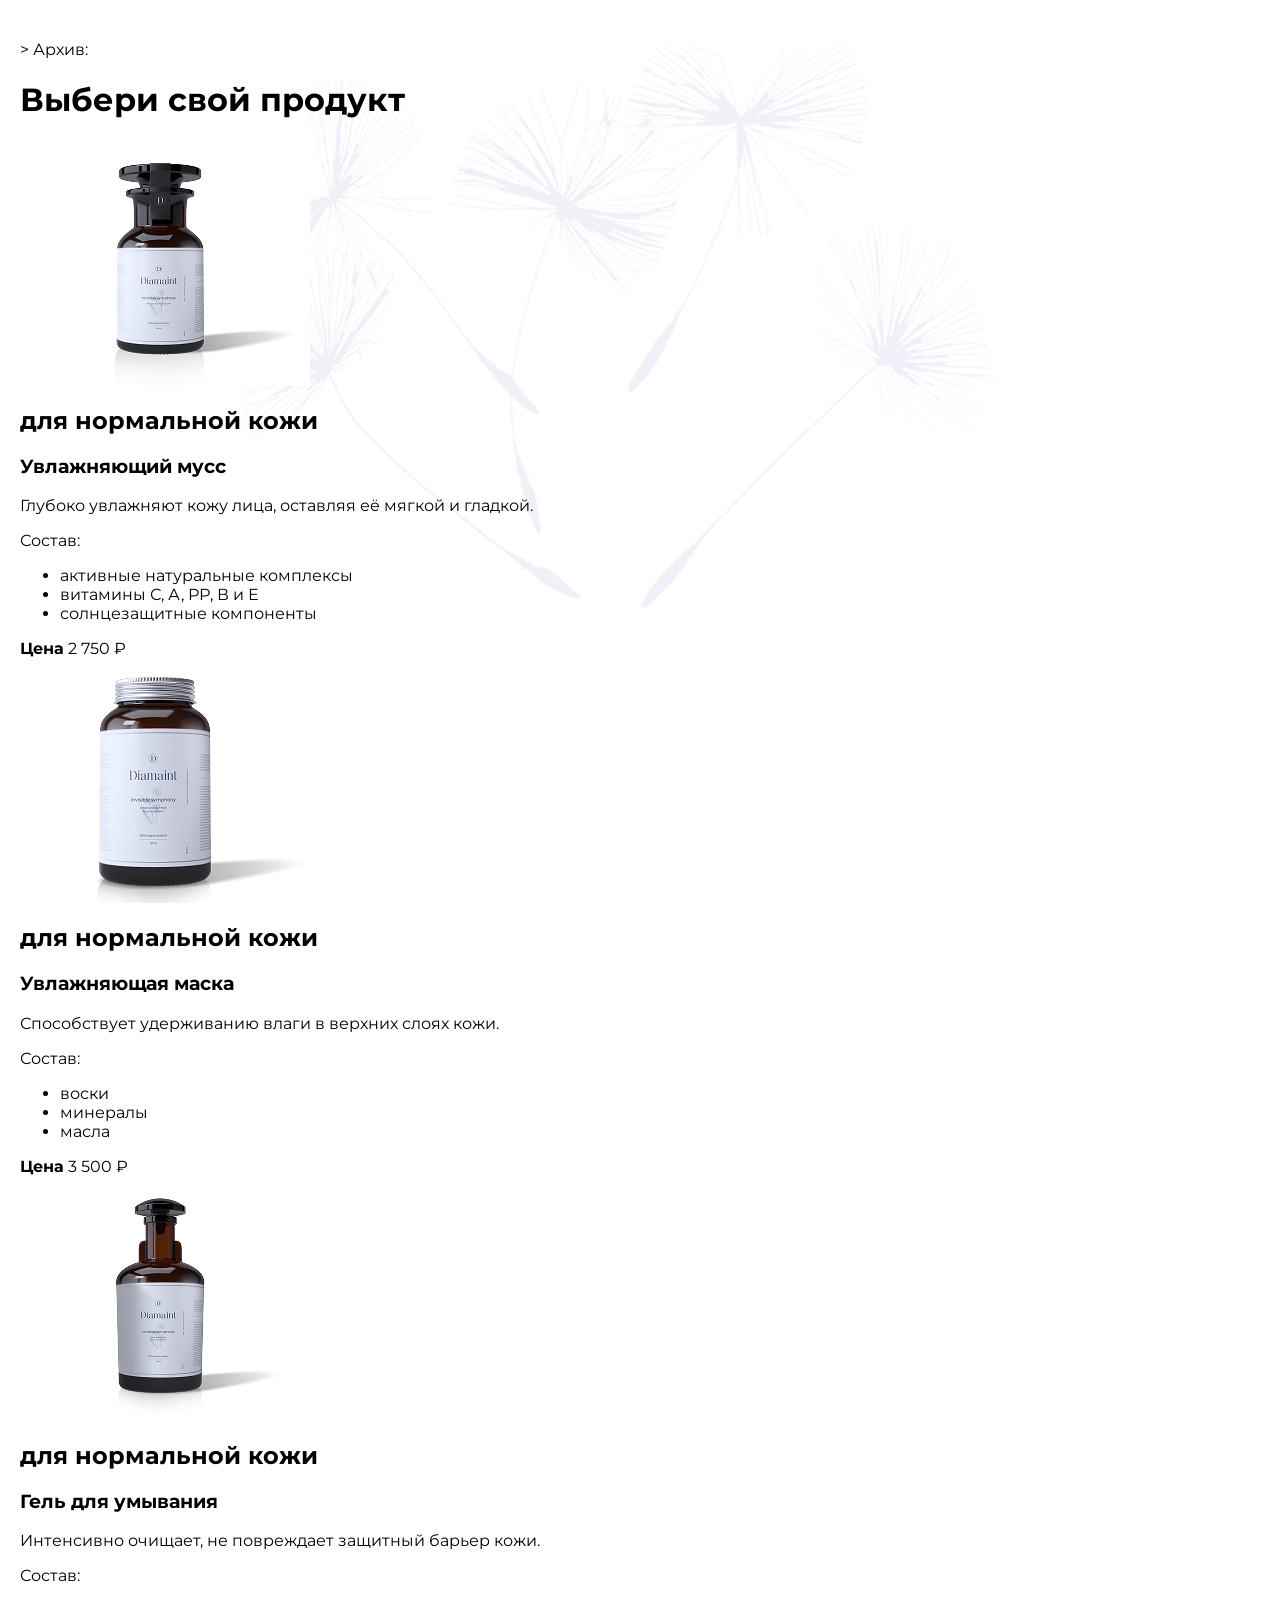
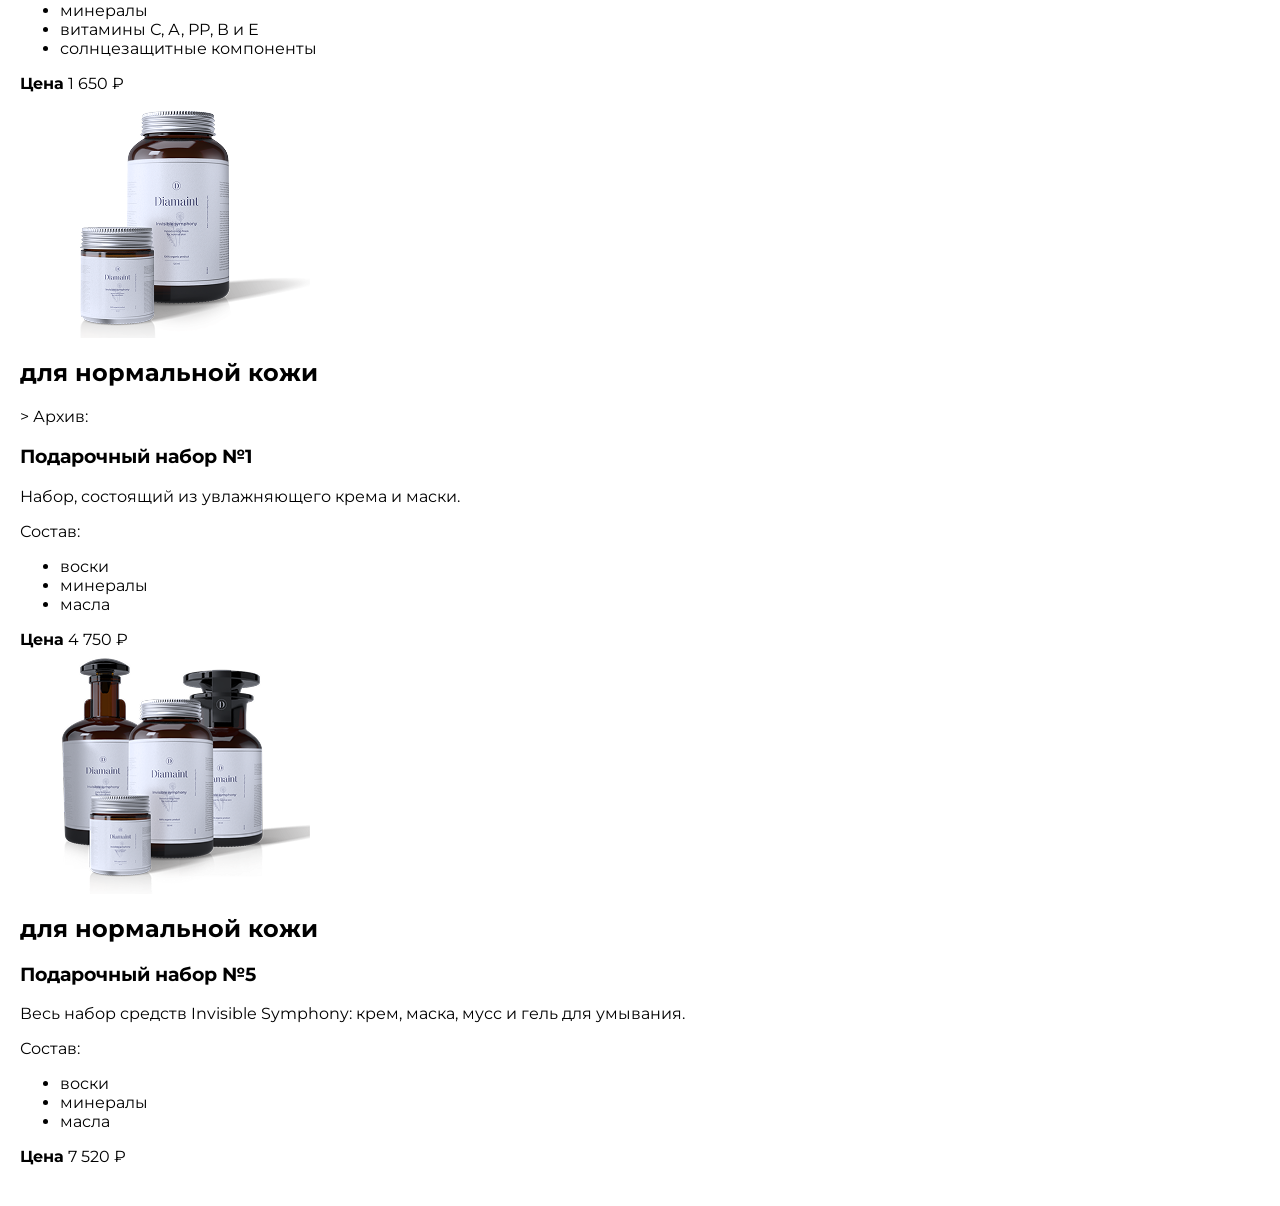
==== index.html @ dd4b1d96 "feature/05-homework" ====
> Архив:
<!DOCTYPE html>
<html lang="ru">
<head>
    <meta charset="UTF-8">
    <meta name="viewport" content="width=device-width, initial-scale=1.0">
    <title>Выбери свой продукт</title>

    <link rel="preconnect" href="https://fonts.googleapis.com">
    <link rel="preconnect" href="https://fonts.gstatic.com" crossorigin>
    <link href="https://fonts.googleapis.com/css2?family=Montserrat:wght@100..900&display=swap" rel="stylesheet">

    <link rel="stylesheet" href="style.css">
</head>
<body>

    <h1 class="products__title">Выбери свой продукт</h1>

    <div class="products">

        <!-- Карточка 1 -->
        <div class="product-card">
            <img class="product-card__image" src="img/mousse.jpg" alt="Увлажняющий мусс">

            <h2 class="product-card__category">
                для нормальной кожи
            </h2>

            <h3 class="product-card__title">
                Увлажняющий мусс
            </h3>

            <p class="product-card__description">
                Глубоко увлажняют кожу лица, оставляя её мягкой и гладкой.
            </p>

            <span class="product-card__composition-title">
                Состав:
            </span>

            <ul class="product-card__list">
                <li class="product-card__item">активные натуральные комплексы</li>
                <li class="product-card__item">витамины С, А, РР, В и Е</li>
                <li class="product-card__item">солнцезащитные компоненты</li>
            </ul>

            <div class="product-card__price-row">
                <b class="product-card__price-label">Цена</b>
                <span class="product-card__price">2 750 ₽</span>
            </div>
        </div>

        <!-- Карточка 2 -->
        <div class="product-card">
            <img class="product-card__image" src="img/mask.png" alt="Увлажняющая маска">

            <h2 class="product-card__category">
                для нормальной кожи
            </h2>

            <h3 class="product-card__title">
                Увлажняющая маска
            </h3>

            <p class="product-card__description">
                Способствует удерживанию влаги в верхних слоях кожи.
            </p>

            <span class="product-card__composition-title">
                Состав:
            </span>

            <ul class="product-card__list">
                <li class="product-card__item">воски</li>
                <li class="product-card__item">минералы</li>
                <li class="product-card__item">масла</li>
            </ul>

            <div class="product-card__price-row">
                <b class="product-card__price-label">Цена</b>
                <span class="product-card__price">3 500 ₽</span>
            </div>
        </div>

        <!-- Карточка 3 -->
        <div class="product-card">
            <img class="product-card__image" src="img/gel.png" alt="Гель для умывания">

            <h2 class="product-card__category">
                для нормальной кожи
            </h2>

            <h3 class="product-card__title">
                Гель для умывания
            </h3>

            <p class="product-card__description">
                Интенсивно очищает, не повреждает защитный барьер кожи.
            </p>

            <span class="product-card__composition-title">
                Состав:
            </span>

            <ul class="product-card__list">
                <li class="product-card__item">минералы</li>
                <li class="product-card__item">витамины С, А, РР, В и Е</li>
                <li class="product-card__item">солнцезащитные компоненты</li>
            </ul>

            <div class="product-card__price-row">
                <b class="product-card__price-label">Цена</b>
                <span class="product-card__price">1 650 ₽</span>
            </div>
        </div>

        <!-- Карточка 4 -->
        <div class="product-card">
            <img class="product-card__image" src="img/gift-set1.png" alt="Подарочный набор №1">

            <h2 class="product-card__category">
                для нормальной кожи
            </h2>

> Архив:
<h3 class="product-card__title">
                Подарочный набор №1
            </h3>

            <p class="product-card__description">
                Набор, состоящий из увлажняющего крема и маски.
            </p>

            <span class="product-card__composition-title">
                Состав:
            </span>

            <ul class="product-card__list">
                <li class="product-card__item">воски</li>
                <li class="product-card__item">минералы</li>
                <li class="product-card__item">масла</li>
            </ul>

            <div class="product-card__price-row">
                <b class="product-card__price-label">Цена</b>
                <span class="product-card__price">4 750 ₽</span>
            </div>
        </div>

        <!-- Карточка 5 -->
        <div class="product-card">
            <img class="product-card__image" src="img/gift-set5.png" alt="Подарочный набор №5">

            <h2 class="product-card__category">
                для нормальной кожи
            </h2>

            <h3 class="product-card__title">
                Подарочный набор №5
            </h3>

            <p class="product-card__description">
                Весь набор средств Invisible Symphony: крем, маска, мусс и гель для умывания.
            </p>

            <span class="product-card__composition-title">
                Состав:
            </span>

            <ul class="product-card__list">
                <li class="product-card__item">воски</li>
                <li class="product-card__item">минералы</li>
                <li class="product-card__item">масла</li>
            </ul>

            <div class="product-card__price-row">
                <b class="product-card__price-label">Цена</b>
                <span class="product-card__price">7 520 ₽</span>
            </div>
        </div>

    </div>

</body>
</html>
---- style.css ----
body {
    font-family: "Montserrat", sans-serif;

    background-image: url("img/background.png");
    background-repeat: no-repeat;
    background-size: 790px 697px;
    background-position: center 0;
    margin: 0 auto;
    padding: 40px 20px;
   

}

.title {
    font-size: 70px;
    font-weight: 400;
    line-height: 78px;
    text-align: center;
    color: #515076;
    margin-bottom: 60px;
}

.cards {
    max-width: 1100px;
    margin: 0 auto;
    display: flex;
    flex-wrap: wrap;
    justify-content: center;
    gap: 45px;
}

.card {
    width: 320px;
    background: #f1f1f6;
    padding: 20px;
    box-sizing: border-box;

    display: flex;
    flex-direction: column;

    border: 1px solid #d9d9e0;
    box-shadow: 0 0 10px rgba(219, 231, 255, 0.6);
}

.card-img {
    width: 100%;
    display: block;
    margin-bottom: 20px;
}

.card-category {
    font-weight: 400;
    font-size: 12px;
    line-height: 24px;
    text-transform: uppercase;
    color: #999999;
    margin-bottom: 10px;
}

.card-title {
    font-weight: 700;
    font-size: 20px;
    line-height: 27px;
    color: #515076;
    margin: 0 0 10px;
}

.card-description {
    font-weight: 400;
    font-size: 13px;
    line-height: 18px;
    color: #515076;
    margin-bottom: 15px;
}

.card-composition-title {
    font-weight: 500;
    font-size: 13px;
    line-height: 18px;
    color: #515076;
}

.card-list {
    font-size: 13px;
    line-height: 20px;
    color: #515076;
    padding-left: 20px;
    margin-bottom: 20px;
}

.card-price-row {
    margin-top: auto;

    display: flex;
    justify-content: space-between;
    align-items: center;
}

.card-price-label {
    font-weight: 700;
    font-size: 20px;
    color: #515076;
}

.card-price {
    font-weight: 400;
    font-size: 20px;
    color: #515076;
}
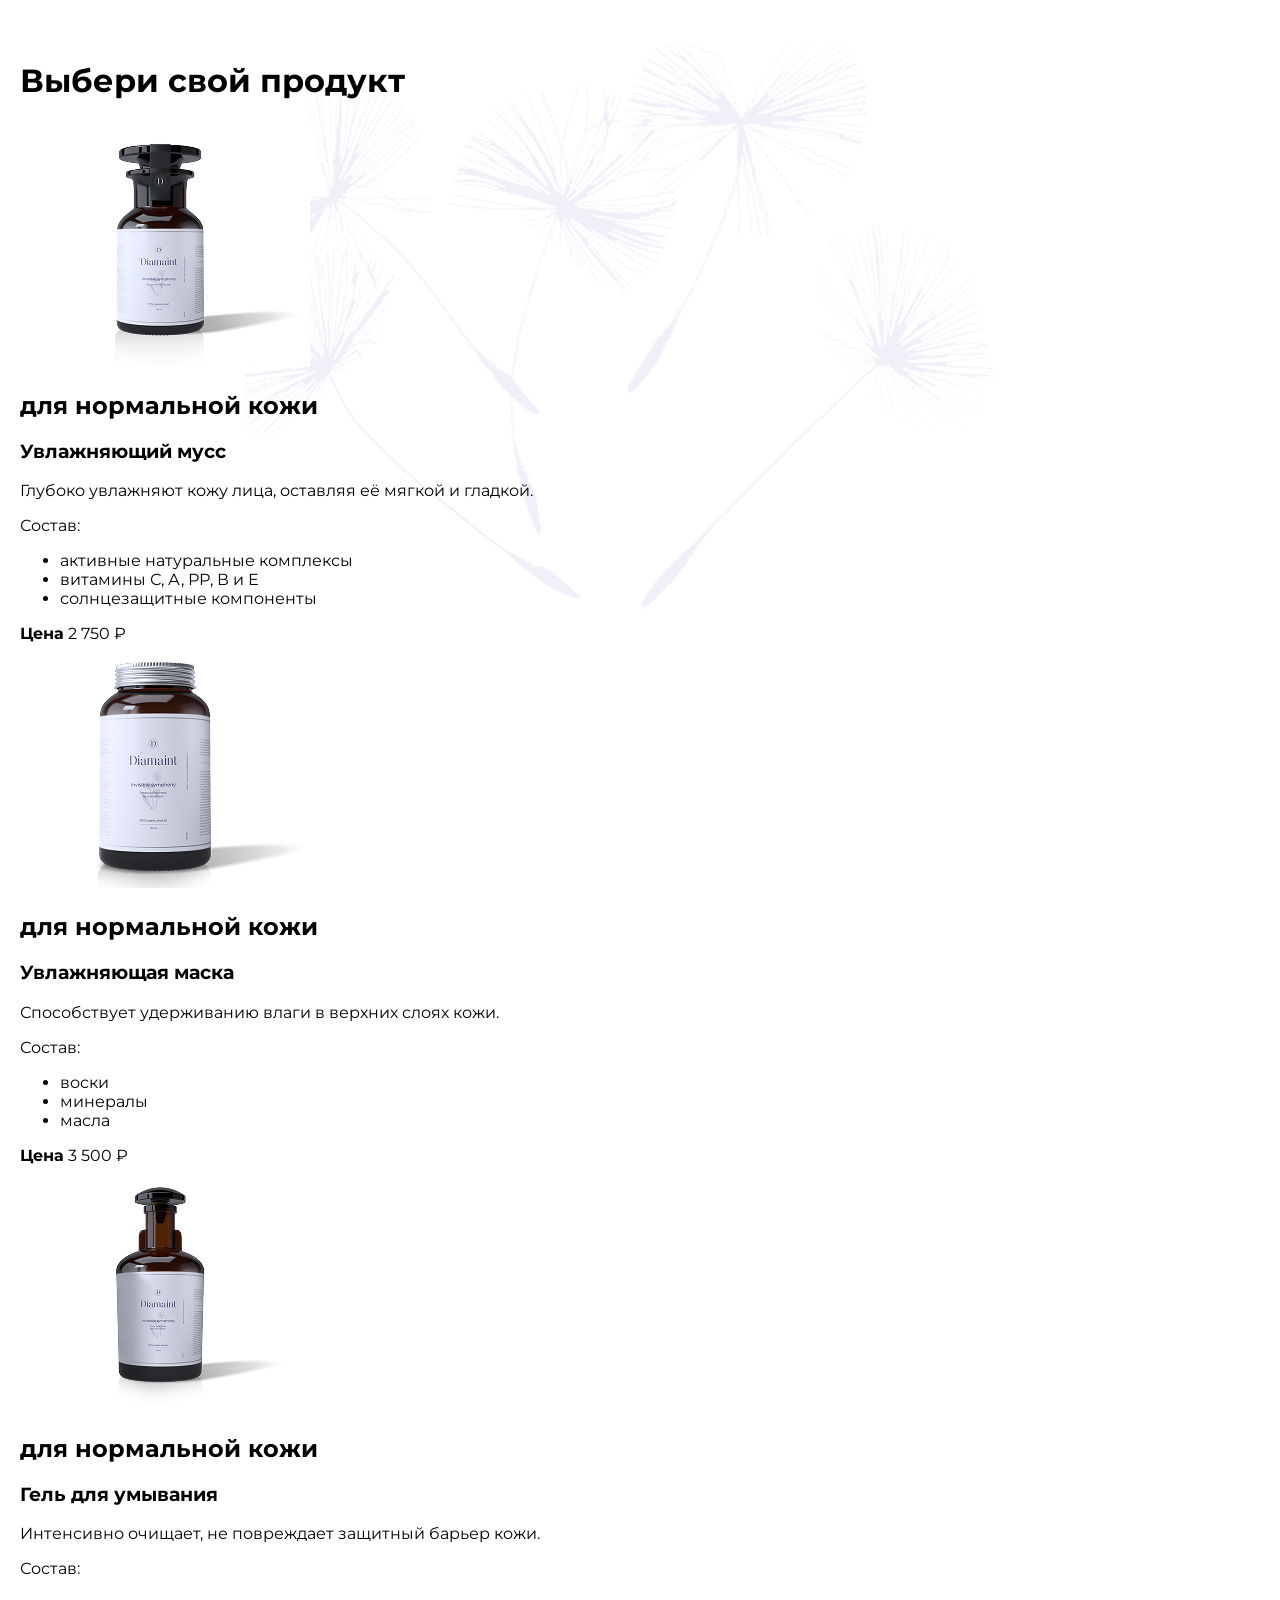
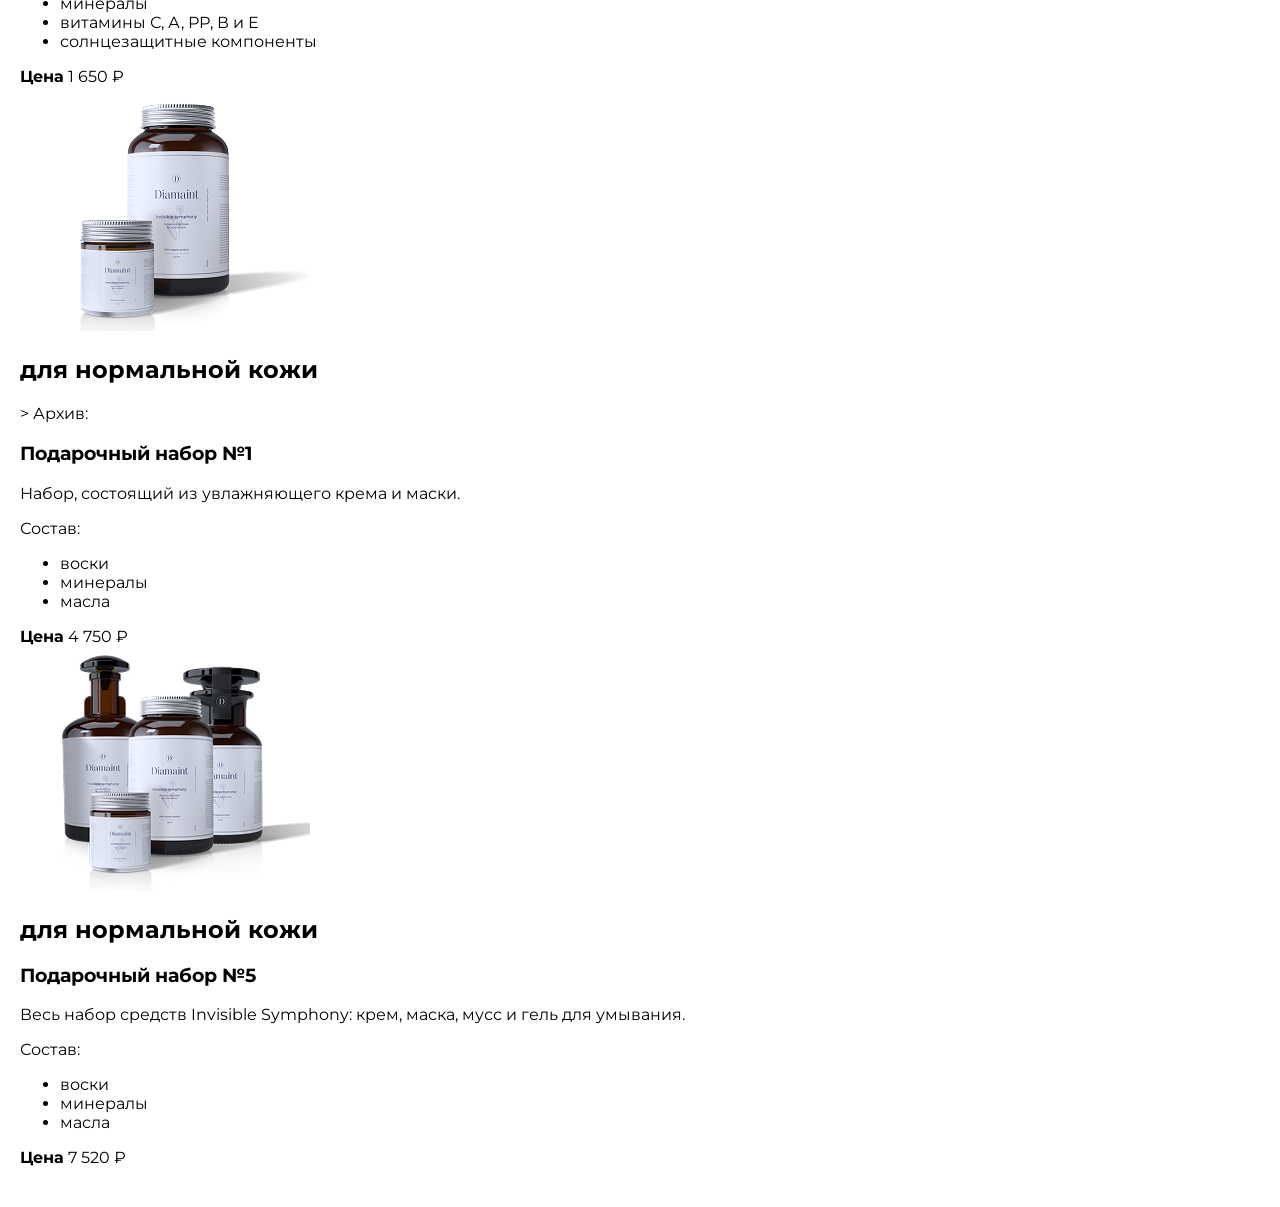
==== commit c5094c25: "feature/05-homework" ====
--- a/index.html
+++ b/index.html
@@ -1,4 +1,3 @@
-> Архив:
 <!DOCTYPE html>
 <html lang="ru">
 <head>
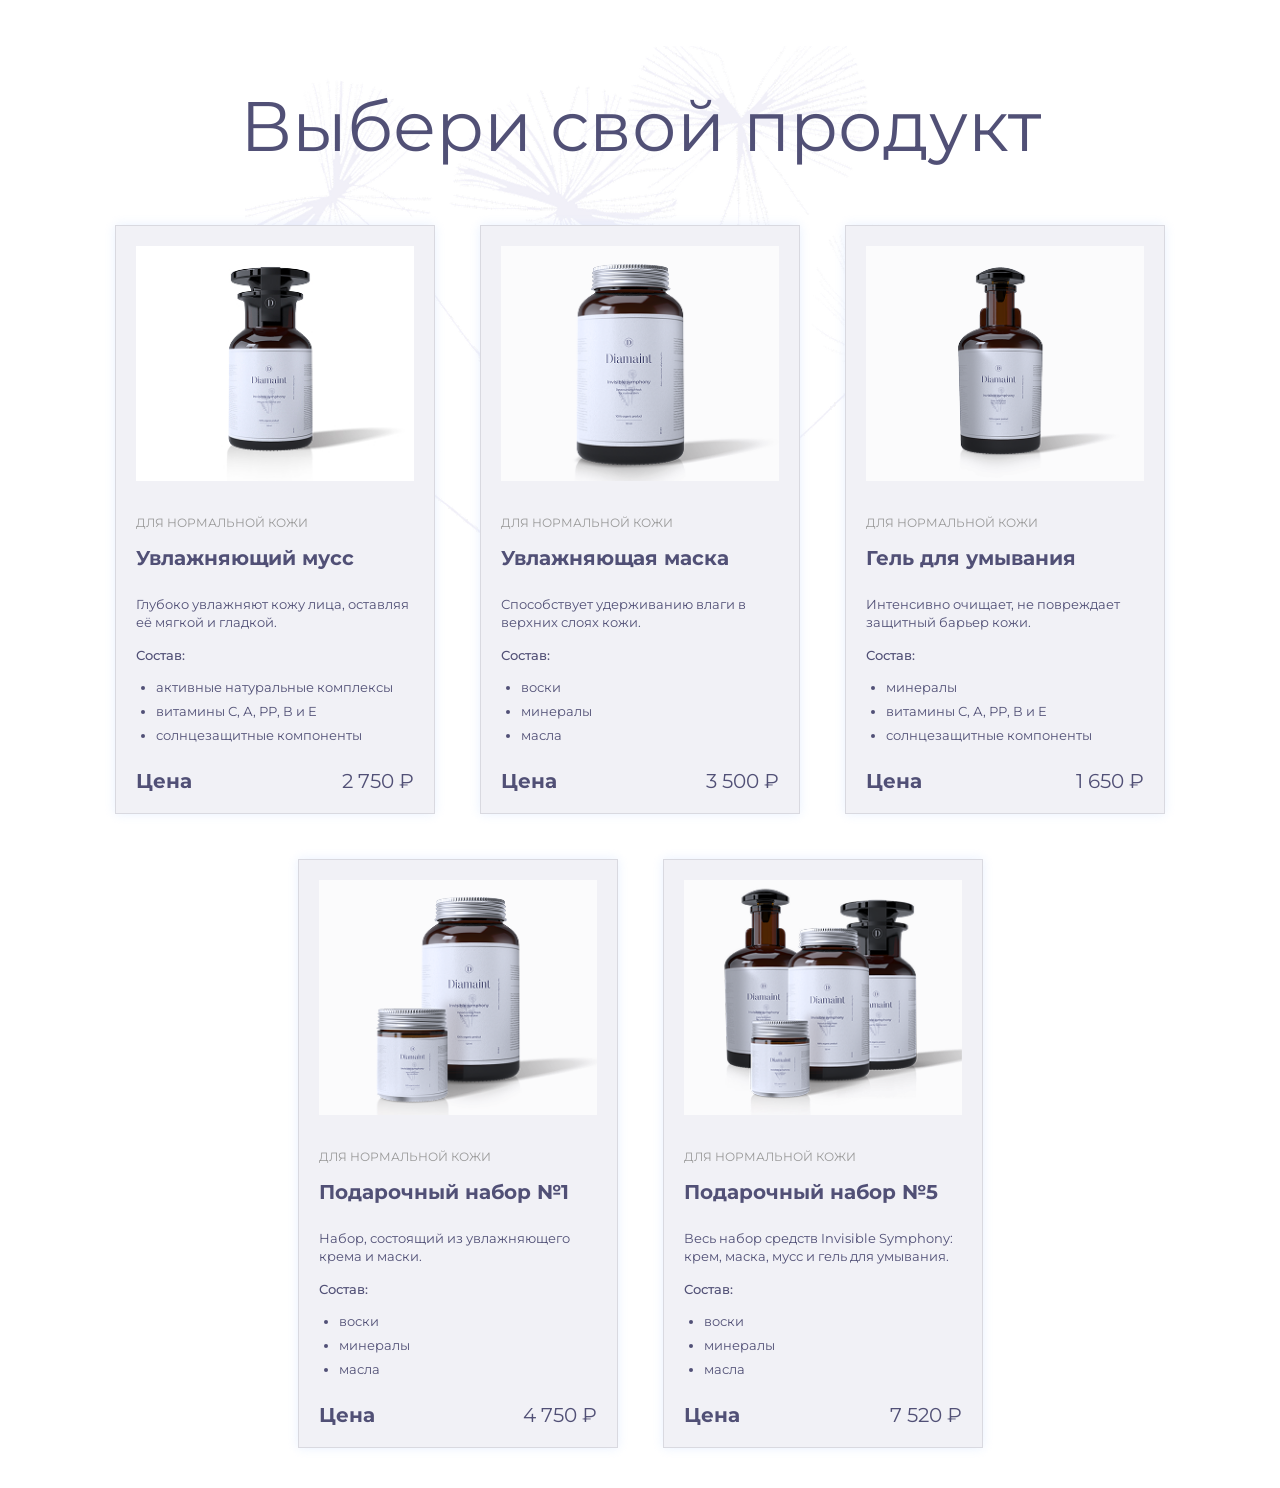
==== commit 86b2d5ee: "feature/05-homework" ====
--- a/index.html
+++ b/index.html
@@ -121,8 +121,7 @@
                 для нормальной кожи
             </h2>
 
-> Архив:
-<h3 class="product-card__title">
+            <h3 class="product-card__title">
                 Подарочный набор №1
             </h3>
 
--- a/style.css
+++ b/style.css
@@ -5,33 +5,37 @@
     background-repeat: no-repeat;
     background-size: 790px 697px;
     background-position: center 0;
+
     margin: 0 auto;
     padding: 40px 20px;
-   
-
 }
 
-.title {
+.products__title {
     font-size: 70px;
     font-weight: 400;
     line-height: 78px;
     text-align: center;
     color: #515076;
+
     margin-bottom: 60px;
 }
 
-.cards {
+.products {
     max-width: 1100px;
+
     margin: 0 auto;
+
     display: flex;
     flex-wrap: wrap;
     justify-content: center;
     gap: 45px;
 }
 
-.card {
+.product-card {
     width: 320px;
+
     background: #f1f1f6;
+
     padding: 20px;
     box-sizing: border-box;
 
@@ -42,53 +46,67 @@
     box-shadow: 0 0 10px rgba(219, 231, 255, 0.6);
 }
 
-.card-img {
+.product-card__image {
     width: 100%;
     display: block;
+
     margin-bottom: 20px;
 }
 
-.card-category {
+.product-card__category {
     font-weight: 400;
     font-size: 12px;
     line-height: 24px;
+
     text-transform: uppercase;
     color: #999999;
+
     margin-bottom: 10px;
 }
 
-.card-title {
+.product-card__title {
     font-weight: 700;
     font-size: 20px;
     line-height: 27px;
+
     color: #515076;
+
     margin: 0 0 10px;
 }
 
-.card-description {
+.product-card__description {
     font-weight: 400;
     font-size: 13px;
     line-height: 18px;
+
     color: #515076;
+
     margin-bottom: 15px;
 }
 
-.card-composition-title {
+.product-card__composition-title {
     font-weight: 500;
     font-size: 13px;
     line-height: 18px;
+
     color: #515076;
 }
 
-.card-list {
+.product-card__list {
     font-size: 13px;
     line-height: 20px;
+
     color: #515076;
+
     padding-left: 20px;
     margin-bottom: 20px;
 }
 
-.card-price-row {
+.product-card__item {
+    margin-bottom: 4px;
+}
+
+.product-card__price-row {
     margin-top: auto;
 
     display: flex;
@@ -96,14 +114,16 @@
     align-items: center;
 }
 
-.card-price-label {
+.product-card__price-label {
     font-weight: 700;
     font-size: 20px;
+
     color: #515076;
 }
 
-.card-price {
+.product-card__price {
     font-weight: 400;
     font-size: 20px;
+
     color: #515076;
 }
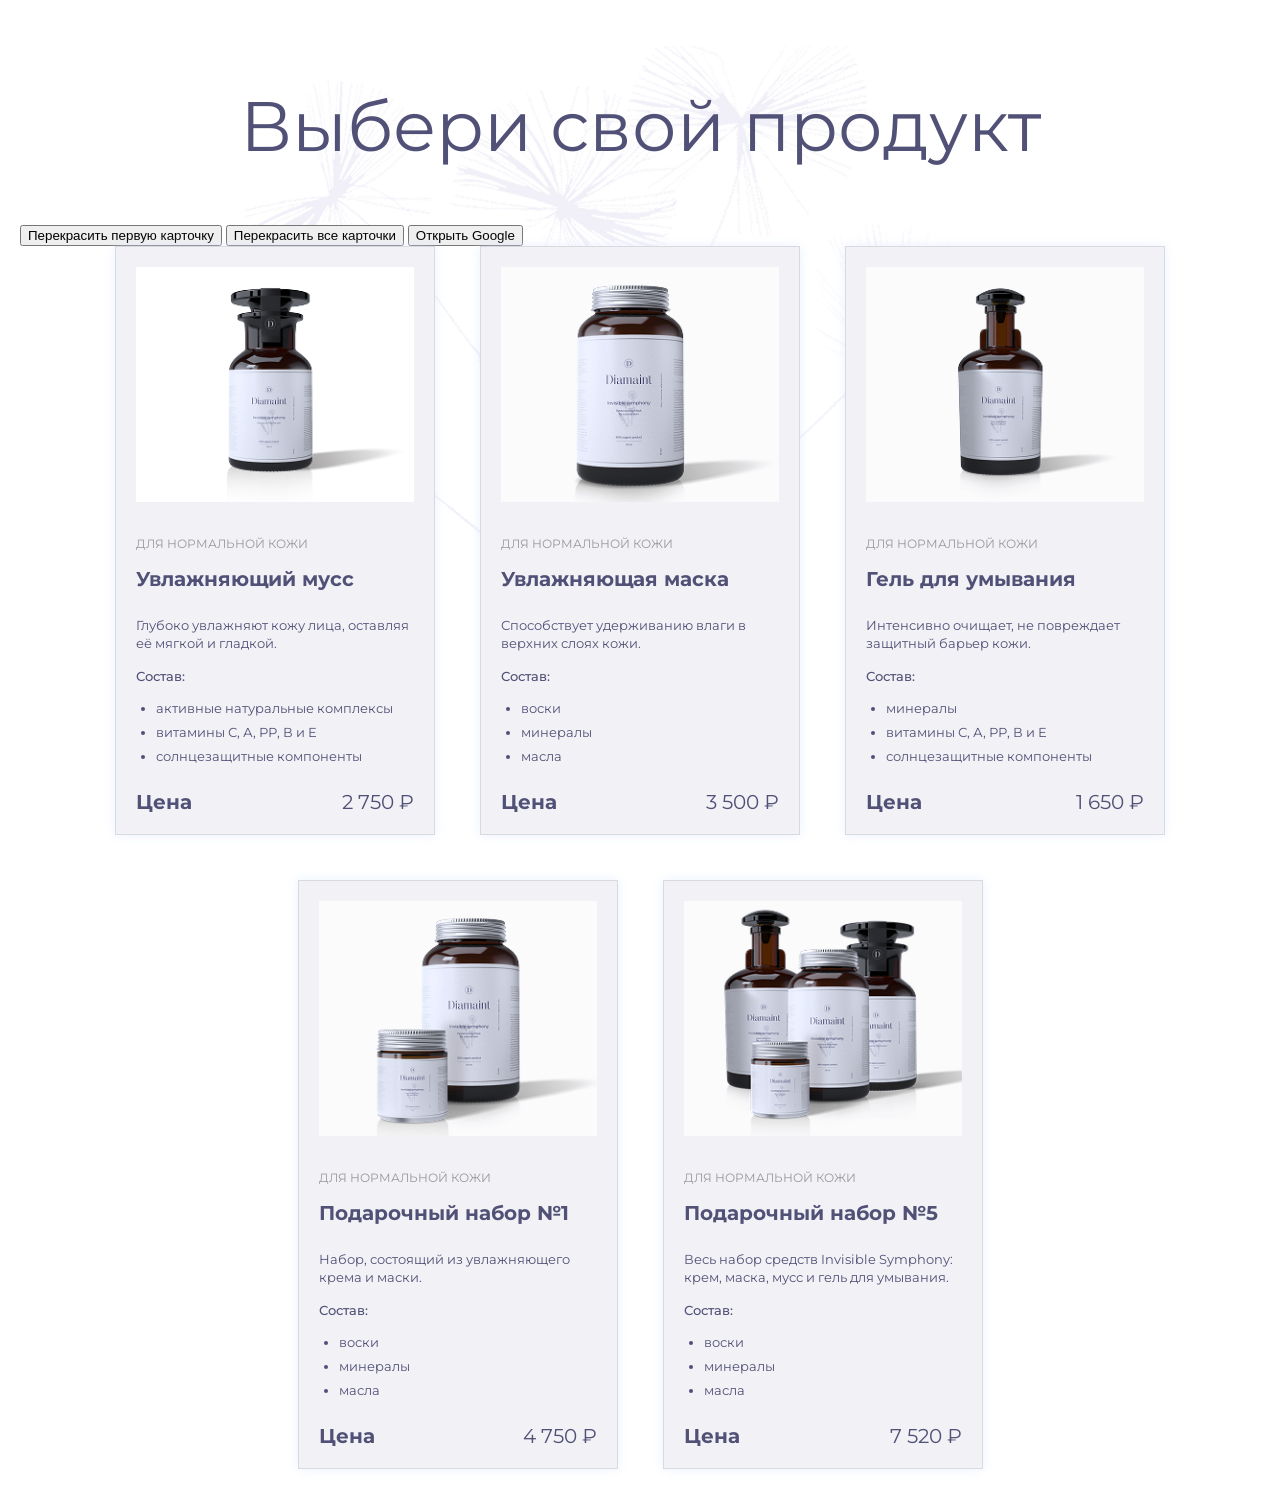
==== commit 4498999a: "feature/06-homework" ====
--- a/index.html
+++ b/index.html
@@ -12,172 +12,138 @@
     <link rel="stylesheet" href="style.css">
 </head>
 <body>
-
     <h1 class="products__title">Выбери свой продукт</h1>
-
+    <button id="change-color-first-card"> Перекрасить первую карточку</button>
+     <button id="change-color-all-cards">Перекрасить все карточки</button>
+    <button id="open-google-button">Открыть Google</button>  
     <div class="products">
-
-        <!-- Карточка 1 -->
         <div class="product-card">
             <img class="product-card__image" src="img/mousse.jpg" alt="Увлажняющий мусс">
 
             <h2 class="product-card__category">
                 для нормальной кожи
             </h2>
-
             <h3 class="product-card__title">
                 Увлажняющий мусс
             </h3>
-
             <p class="product-card__description">
                 Глубоко увлажняют кожу лица, оставляя её мягкой и гладкой.
             </p>
-
             <span class="product-card__composition-title">
                 Состав:
             </span>
-
             <ul class="product-card__list">
                 <li class="product-card__item">активные натуральные комплексы</li>
                 <li class="product-card__item">витамины С, А, РР, В и Е</li>
                 <li class="product-card__item">солнцезащитные компоненты</li>
             </ul>
-
             <div class="product-card__price-row">
                 <b class="product-card__price-label">Цена</b>
-                <span class="product-card__price">2 750 ₽</span>
+                <span class="product-card__price">2 750 &#8381</span>
             </div>
         </div>
-
         <!-- Карточка 2 -->
         <div class="product-card">
             <img class="product-card__image" src="img/mask.png" alt="Увлажняющая маска">
-
             <h2 class="product-card__category">
                 для нормальной кожи
             </h2>
-
             <h3 class="product-card__title">
                 Увлажняющая маска
             </h3>
-
             <p class="product-card__description">
                 Способствует удерживанию влаги в верхних слоях кожи.
             </p>
-
             <span class="product-card__composition-title">
                 Состав:
             </span>
-
             <ul class="product-card__list">
                 <li class="product-card__item">воски</li>
                 <li class="product-card__item">минералы</li>
                 <li class="product-card__item">масла</li>
             </ul>
-
             <div class="product-card__price-row">
                 <b class="product-card__price-label">Цена</b>
-                <span class="product-card__price">3 500 ₽</span>
+                <span class="product-card__price">3 500 &#8381</span>
             </div>
         </div>
-
         <!-- Карточка 3 -->
         <div class="product-card">
             <img class="product-card__image" src="img/gel.png" alt="Гель для умывания">
-
             <h2 class="product-card__category">
                 для нормальной кожи
             </h2>
-
             <h3 class="product-card__title">
                 Гель для умывания
             </h3>
-
             <p class="product-card__description">
                 Интенсивно очищает, не повреждает защитный барьер кожи.
             </p>
-
             <span class="product-card__composition-title">
                 Состав:
             </span>
-
             <ul class="product-card__list">
                 <li class="product-card__item">минералы</li>
                 <li class="product-card__item">витамины С, А, РР, В и Е</li>
                 <li class="product-card__item">солнцезащитные компоненты</li>
             </ul>
-
             <div class="product-card__price-row">
                 <b class="product-card__price-label">Цена</b>
-                <span class="product-card__price">1 650 ₽</span>
+                <span class="product-card__price">1 650 &#8381</span>
             </div>
         </div>
-
         <!-- Карточка 4 -->
         <div class="product-card">
             <img class="product-card__image" src="img/gift-set1.png" alt="Подарочный набор №1">
-
             <h2 class="product-card__category">
                 для нормальной кожи
             </h2>
-
             <h3 class="product-card__title">
                 Подарочный набор №1
             </h3>
-
             <p class="product-card__description">
                 Набор, состоящий из увлажняющего крема и маски.
             </p>
-
             <span class="product-card__composition-title">
                 Состав:
             </span>
-
             <ul class="product-card__list">
                 <li class="product-card__item">воски</li>
                 <li class="product-card__item">минералы</li>
                 <li class="product-card__item">масла</li>
             </ul>
-
             <div class="product-card__price-row">
                 <b class="product-card__price-label">Цена</b>
-                <span class="product-card__price">4 750 ₽</span>
+                <span class="product-card__price">4 750 &#8381</span>
             </div>
         </div>
-
         <!-- Карточка 5 -->
         <div class="product-card">
             <img class="product-card__image" src="img/gift-set5.png" alt="Подарочный набор №5">
-
             <h2 class="product-card__category">
                 для нормальной кожи
             </h2>
-
             <h3 class="product-card__title">
                 Подарочный набор №5
             </h3>
-
             <p class="product-card__description">
                 Весь набор средств Invisible Symphony: крем, маска, мусс и гель для умывания.
             </p>
-
             <span class="product-card__composition-title">
                 Состав:
             </span>
-
             <ul class="product-card__list">
                 <li class="product-card__item">воски</li>
                 <li class="product-card__item">минералы</li>
                 <li class="product-card__item">масла</li>
             </ul>
-
             <div class="product-card__price-row">
                 <b class="product-card__price-label">Цена</b>
-                <span class="product-card__price">7 520 ₽</span>
+                <span class="product-card__price">7 520 &#8381</span>
             </div>
         </div>
 
     </div>
-
+<script src="main.js"></script>
 </body>
 </html>
--- a/style.css
+++ b/style.css
@@ -1,7 +1,7 @@
 body {
     font-family: "Montserrat", sans-serif;
 
-    background-image: url("img/background.png");
+    background-image: url("img/flowers.background.png");
     background-repeat: no-repeat;
     background-size: 790px 697px;
     background-position: center 0;
